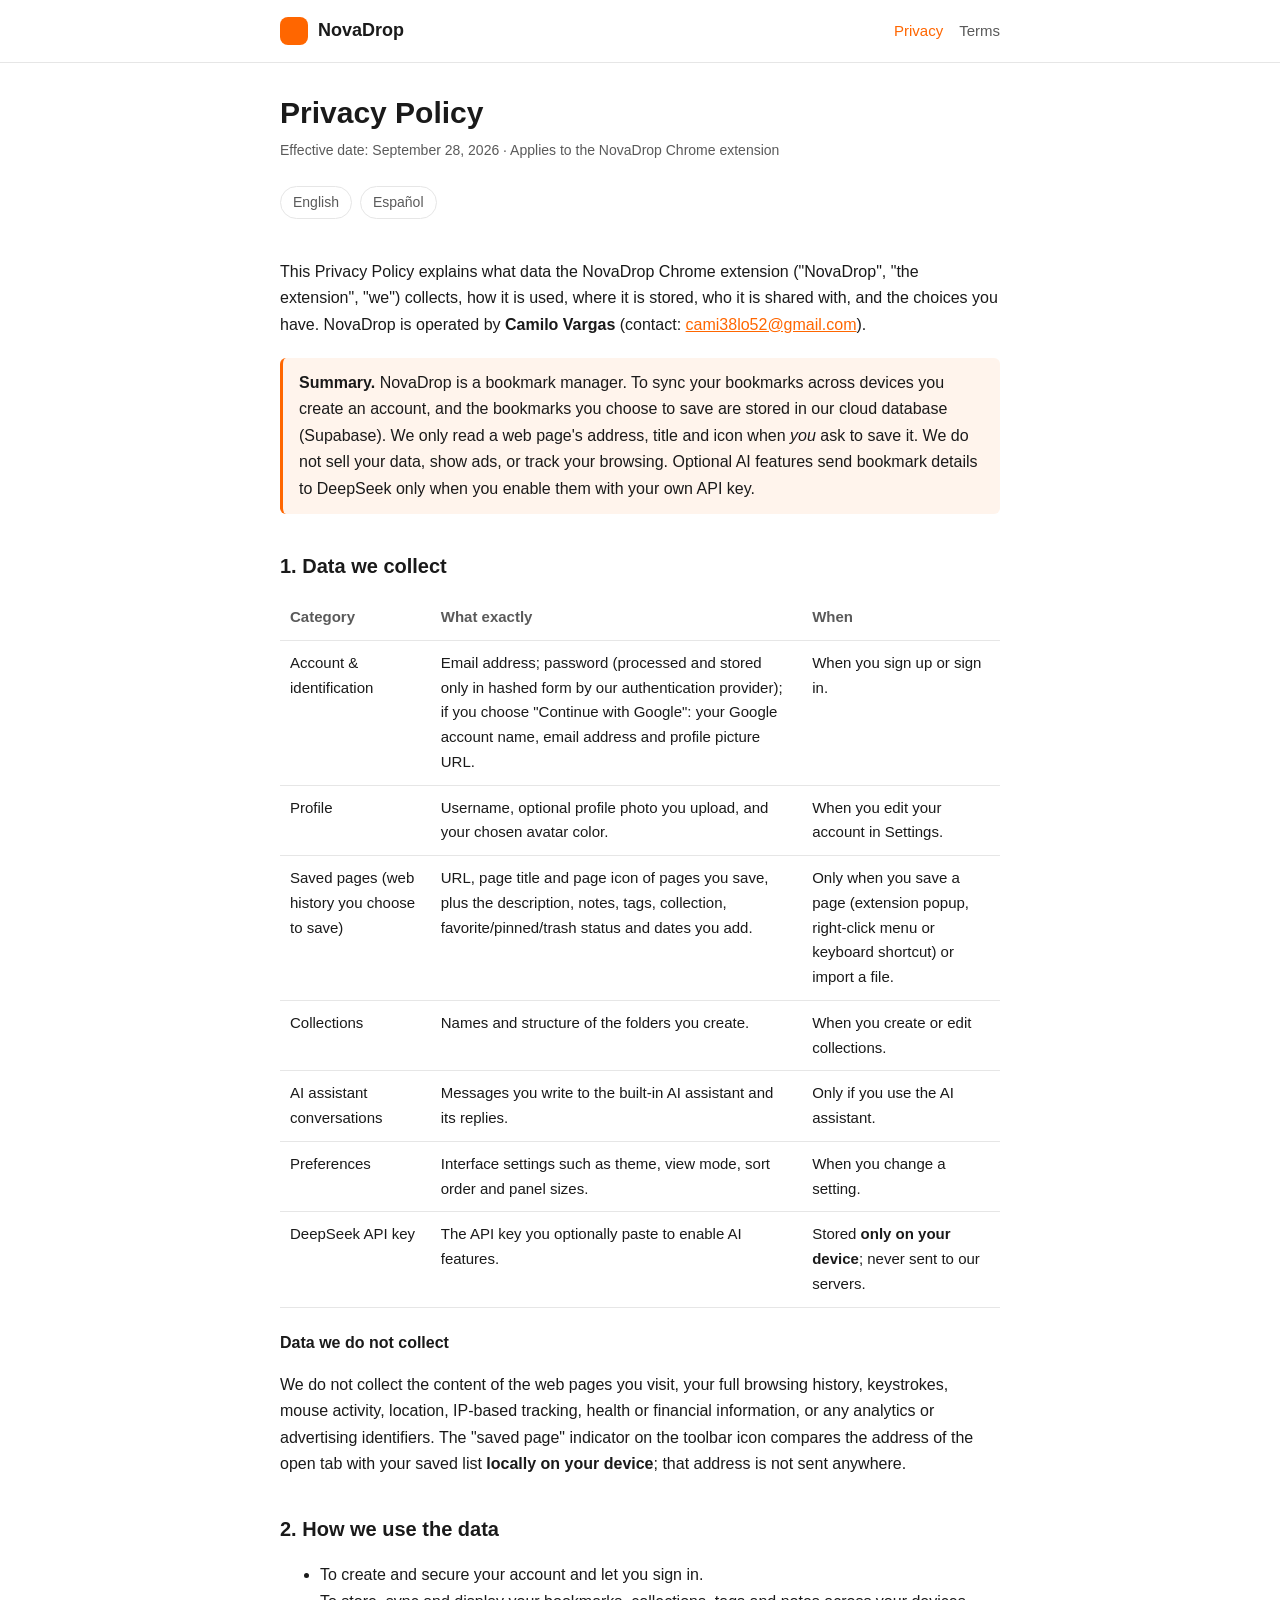
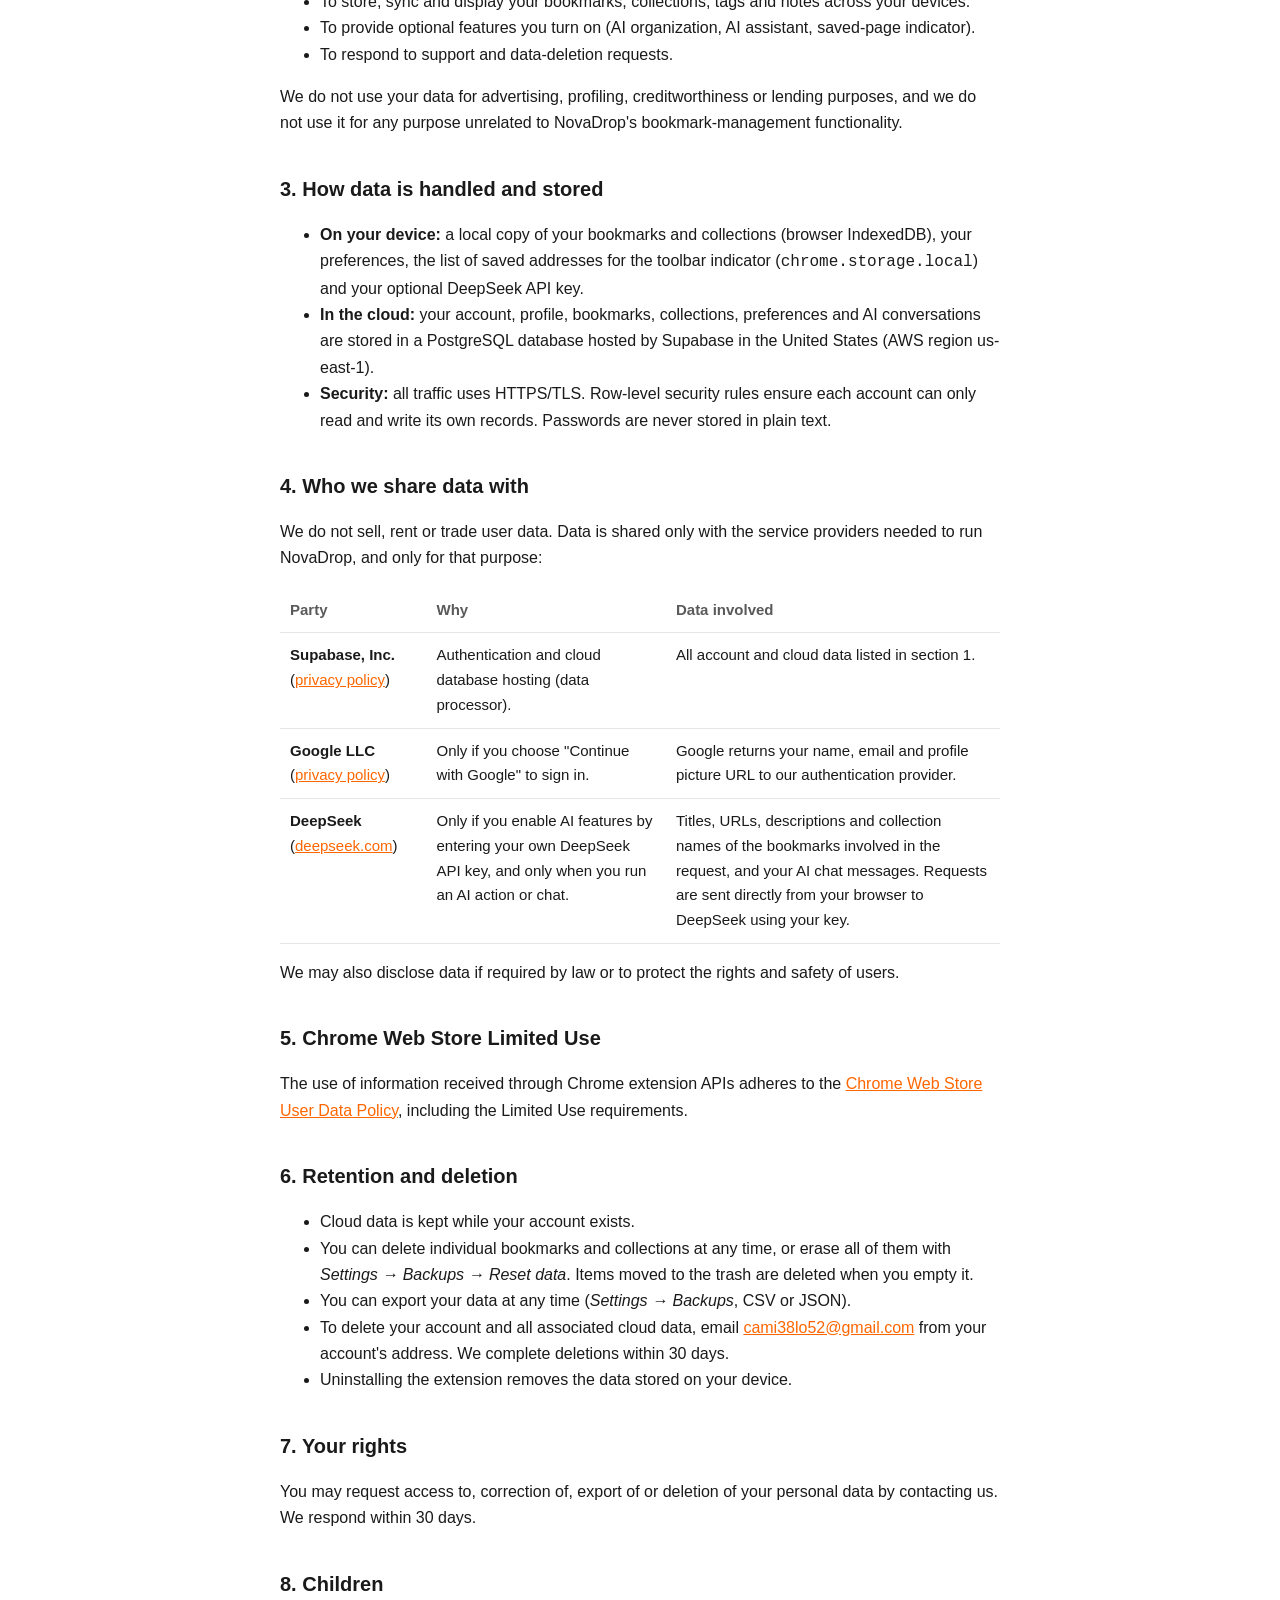
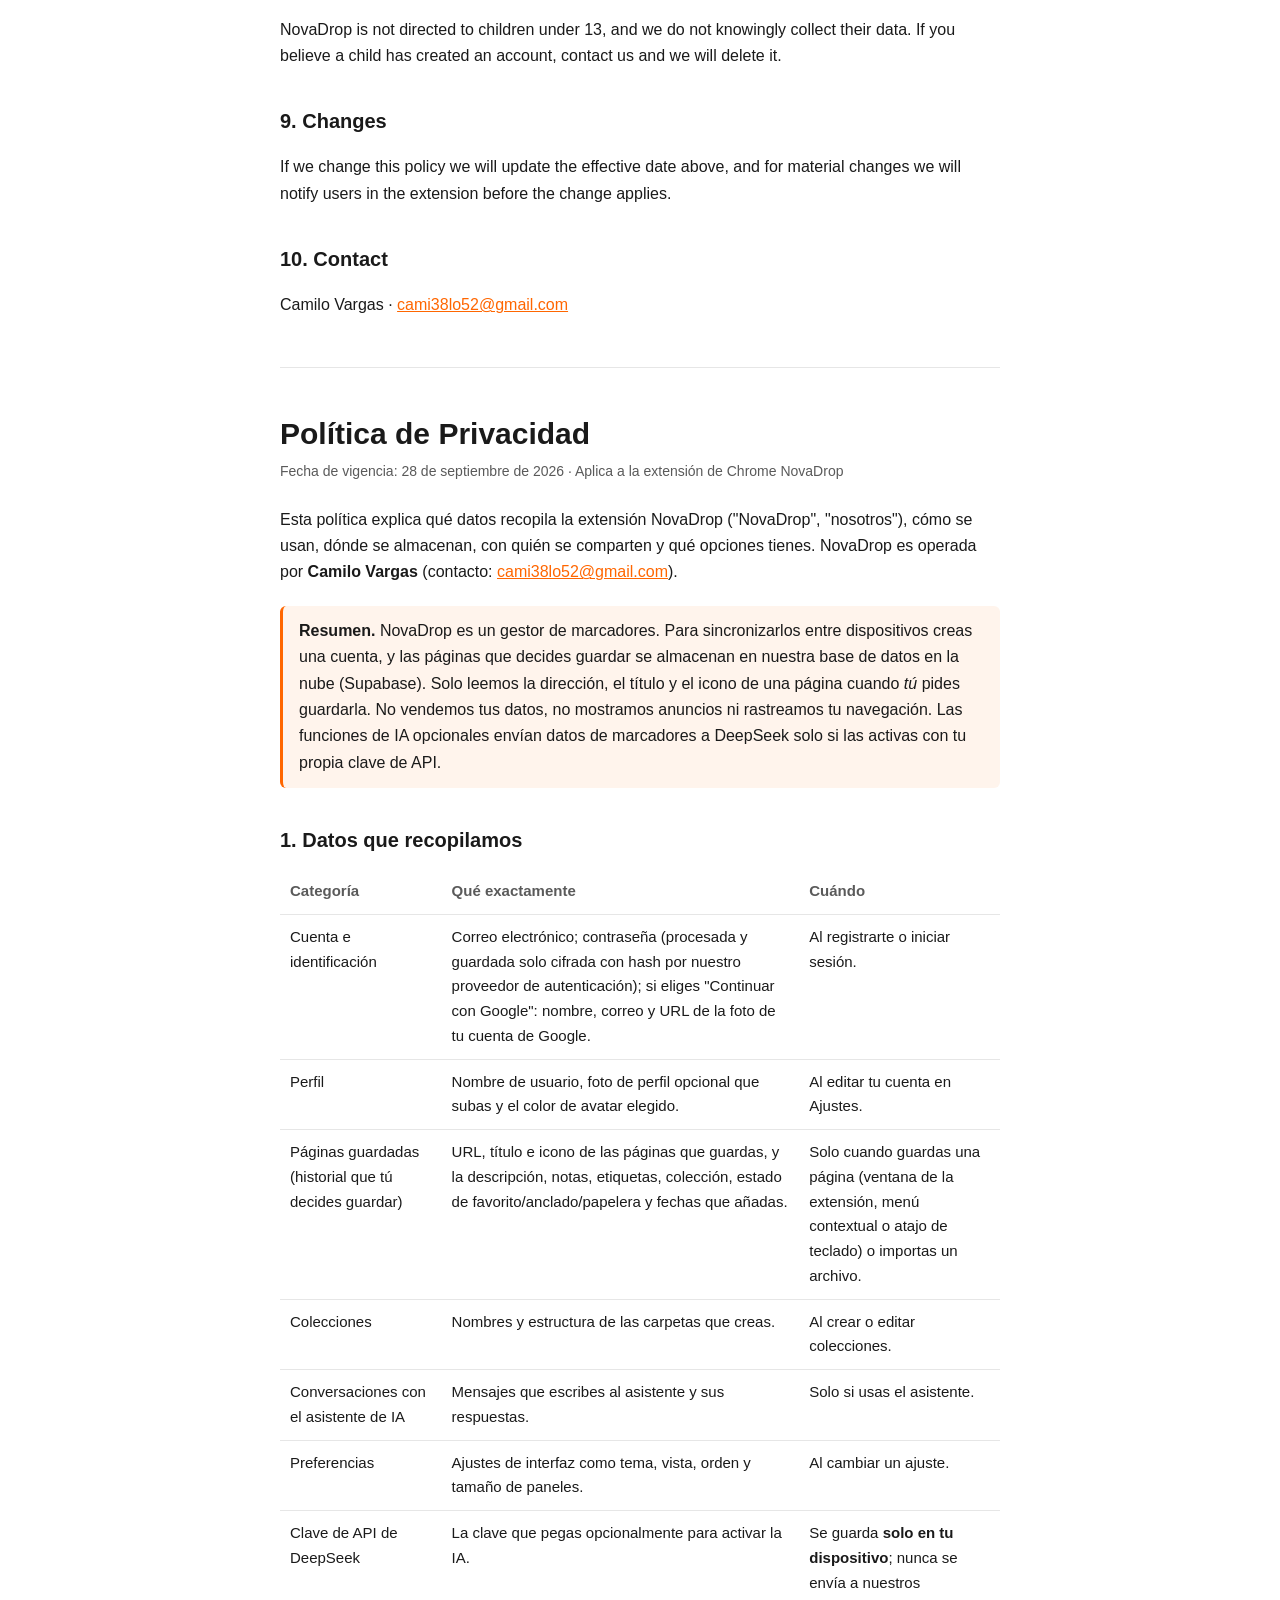
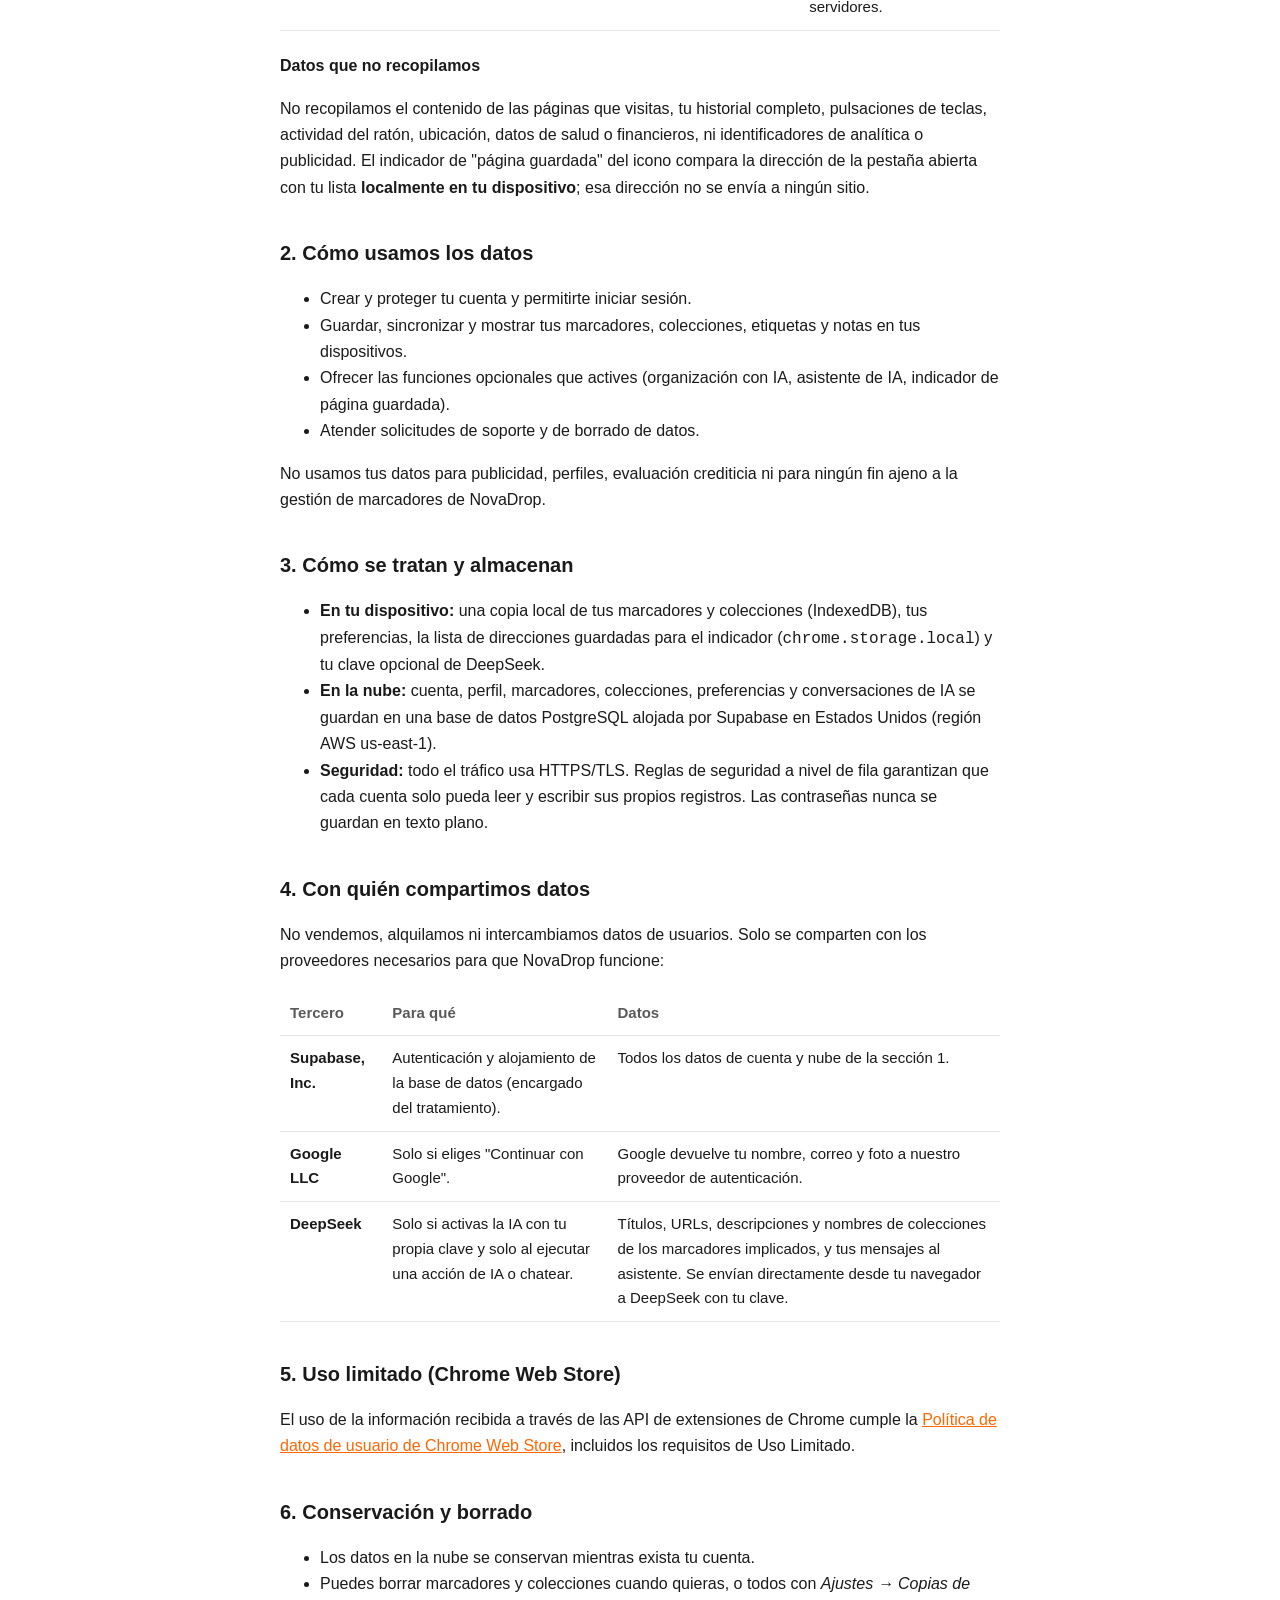
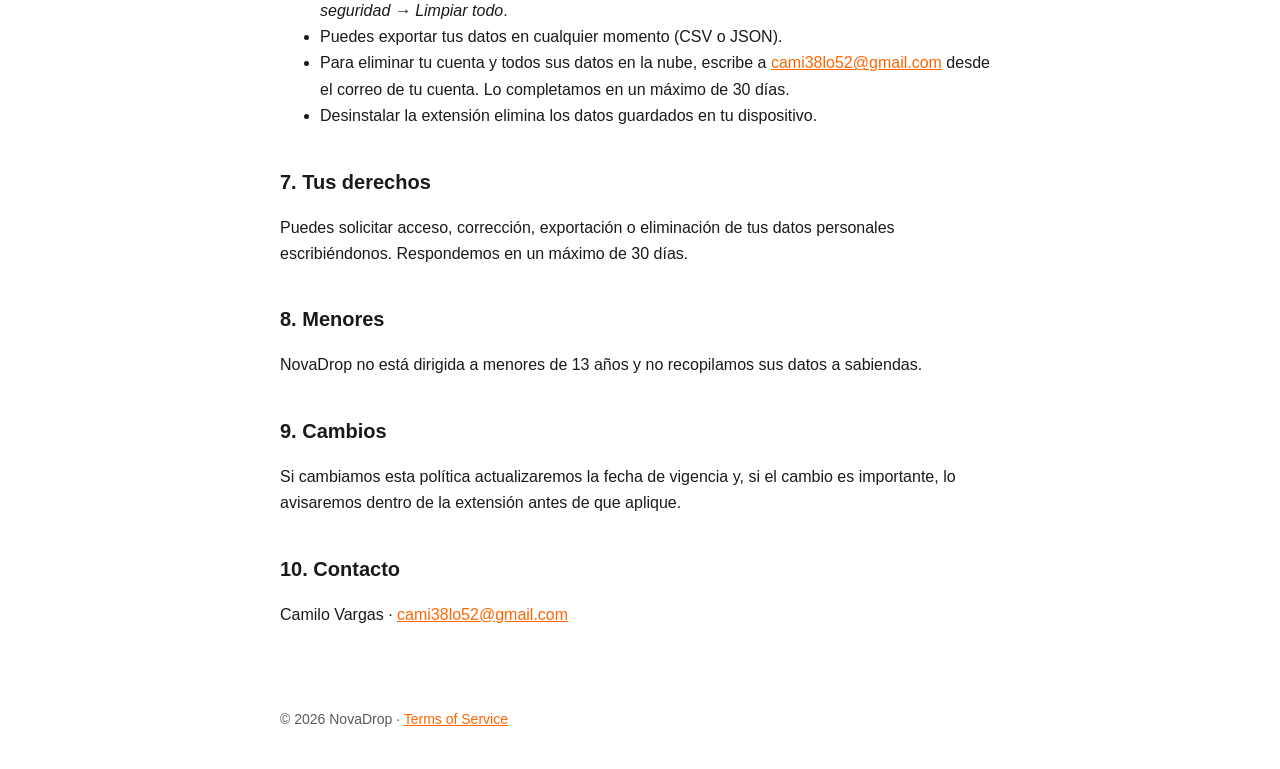
==== privacy.html @ 960d686a "Privacy policy and terms of service for NovaDrop Co-Authored-By: Claude Opus 5.5 <noreply@anthropic." ====
<!doctype html>
<html lang="en">
<head>
<meta charset="utf-8">
<meta name="viewport" content="width=device-width, initial-scale=1">
<title>Privacy Policy · NovaDrop</title>
<meta name="description" content="How the NovaDrop Chrome extension collects, uses, stores and shares user data.">
<link rel="stylesheet" href="style.css">
</head>
<body>
<header>
  <div class="bar">
    <a class="brand" href="./"><span class="dot"></span>NovaDrop</a>
    <nav><a href="privacy" aria-current="page">Privacy</a><a href="terms">Terms</a></nav>
  </div>
</header>
<main>
  <h1>Privacy Policy</h1>
  <p class="meta">Effective date: September 28, 2026 · Applies to the NovaDrop Chrome extension</p>
  <div class="lang"><a href="#en">English</a><a href="#es">Español</a></div>

  <section id="en">
  <p>This Privacy Policy explains what data the NovaDrop Chrome extension ("NovaDrop", "the extension", "we") collects, how it is used, where it is stored, who it is shared with, and the choices you have. NovaDrop is operated by <strong>Camilo Vargas</strong> (contact: <a href="mailto:cami38lo52@gmail.com">cami38lo52@gmail.com</a>).</p>

  <div class="note"><strong>Summary.</strong> NovaDrop is a bookmark manager. To sync your bookmarks across devices you create an account, and the bookmarks you choose to save are stored in our cloud database (Supabase). We only read a web page's address, title and icon when <em>you</em> ask to save it. We do not sell your data, show ads, or track your browsing. Optional AI features send bookmark details to DeepSeek only when you enable them with your own API key.</div>

  <h2>1. Data we collect</h2>
  <table>
    <tr><th>Category</th><th>What exactly</th><th>When</th></tr>
    <tr><td>Account &amp; identification</td><td>Email address; password (processed and stored only in hashed form by our authentication provider); if you choose "Continue with Google": your Google account name, email address and profile picture URL.</td><td>When you sign up or sign in.</td></tr>
    <tr><td>Profile</td><td>Username, optional profile photo you upload, and your chosen avatar color.</td><td>When you edit your account in Settings.</td></tr>
    <tr><td>Saved pages (web history you choose to save)</td><td>URL, page title and page icon of pages you save, plus the description, notes, tags, collection, favorite/pinned/trash status and dates you add.</td><td>Only when you save a page (extension popup, right-click menu or keyboard shortcut) or import a file.</td></tr>
    <tr><td>Collections</td><td>Names and structure of the folders you create.</td><td>When you create or edit collections.</td></tr>
    <tr><td>AI assistant conversations</td><td>Messages you write to the built-in AI assistant and its replies.</td><td>Only if you use the AI assistant.</td></tr>
    <tr><td>Preferences</td><td>Interface settings such as theme, view mode, sort order and panel sizes.</td><td>When you change a setting.</td></tr>
    <tr><td>DeepSeek API key</td><td>The API key you optionally paste to enable AI features.</td><td>Stored <strong>only on your device</strong>; never sent to our servers.</td></tr>
  </table>

  <h3>Data we do not collect</h3>
  <p>We do not collect the content of the web pages you visit, your full browsing history, keystrokes, mouse activity, location, IP-based tracking, health or financial information, or any analytics or advertising identifiers. The "saved page" indicator on the toolbar icon compares the address of the open tab with your saved list <strong>locally on your device</strong>; that address is not sent anywhere.</p>

  <h2>2. How we use the data</h2>
  <ul>
    <li>To create and secure your account and let you sign in.</li>
    <li>To store, sync and display your bookmarks, collections, tags and notes across your devices.</li>
    <li>To provide optional features you turn on (AI organization, AI assistant, saved-page indicator).</li>
    <li>To respond to support and data-deletion requests.</li>
  </ul>
  <p>We do not use your data for advertising, profiling, creditworthiness or lending purposes, and we do not use it for any purpose unrelated to NovaDrop's bookmark-management functionality.</p>

  <h2>3. How data is handled and stored</h2>
  <ul>
    <li><strong>On your device:</strong> a local copy of your bookmarks and collections (browser IndexedDB), your preferences, the list of saved addresses for the toolbar indicator (<code>chrome.storage.local</code>) and your optional DeepSeek API key.</li>
    <li><strong>In the cloud:</strong> your account, profile, bookmarks, collections, preferences and AI conversations are stored in a PostgreSQL database hosted by Supabase in the United States (AWS region us-east-1).</li>
    <li><strong>Security:</strong> all traffic uses HTTPS/TLS. Row-level security rules ensure each account can only read and write its own records. Passwords are never stored in plain text.</li>
  </ul>

  <h2>4. Who we share data with</h2>
  <p>We do not sell, rent or trade user data. Data is shared only with the service providers needed to run NovaDrop, and only for that purpose:</p>
  <table>
    <tr><th>Party</th><th>Why</th><th>Data involved</th></tr>
    <tr><td><strong>Supabase, Inc.</strong> (<a href="https://supabase.com/privacy">privacy policy</a>)</td><td>Authentication and cloud database hosting (data processor).</td><td>All account and cloud data listed in section 1.</td></tr>
    <tr><td><strong>Google LLC</strong> (<a href="https://policies.google.com/privacy">privacy policy</a>)</td><td>Only if you choose "Continue with Google" to sign in.</td><td>Google returns your name, email and profile picture URL to our authentication provider.</td></tr>
    <tr><td><strong>DeepSeek</strong> (<a href="https://www.deepseek.com/">deepseek.com</a>)</td><td>Only if you enable AI features by entering your own DeepSeek API key, and only when you run an AI action or chat.</td><td>Titles, URLs, descriptions and collection names of the bookmarks involved in the request, and your AI chat messages. Requests are sent directly from your browser to DeepSeek using your key.</td></tr>
  </table>
  <p>We may also disclose data if required by law or to protect the rights and safety of users.</p>

  <h2>5. Chrome Web Store Limited Use</h2>
  <p>The use of information received through Chrome extension APIs adheres to the <a href="https://developer.chrome.com/docs/webstore/program-policies/user-data-faq">Chrome Web Store User Data Policy</a>, including the Limited Use requirements.</p>

  <h2>6. Retention and deletion</h2>
  <ul>
    <li>Cloud data is kept while your account exists.</li>
    <li>You can delete individual bookmarks and collections at any time, or erase all of them with <em>Settings → Backups → Reset data</em>. Items moved to the trash are deleted when you empty it.</li>
    <li>You can export your data at any time (<em>Settings → Backups</em>, CSV or JSON).</li>
    <li>To delete your account and all associated cloud data, email <a href="mailto:cami38lo52@gmail.com">cami38lo52@gmail.com</a> from your account's address. We complete deletions within 30 days.</li>
    <li>Uninstalling the extension removes the data stored on your device.</li>
  </ul>

  <h2>7. Your rights</h2>
  <p>You may request access to, correction of, export of or deletion of your personal data by contacting us. We respond within 30 days.</p>

  <h2>8. Children</h2>
  <p>NovaDrop is not directed to children under 13, and we do not knowingly collect their data. If you believe a child has created an account, contact us and we will delete it.</p>

  <h2>9. Changes</h2>
  <p>If we change this policy we will update the effective date above, and for material changes we will notify users in the extension before the change applies.</p>

  <h2>10. Contact</h2>
  <p>Camilo Vargas · <a href="mailto:cami38lo52@gmail.com">cami38lo52@gmail.com</a></p>
  </section>

  <hr>

  <section id="es" lang="es">
  <h1>Política de Privacidad</h1>
  <p class="meta">Fecha de vigencia: 28 de septiembre de 2026 · Aplica a la extensión de Chrome NovaDrop</p>
  <p>Esta política explica qué datos recopila la extensión NovaDrop ("NovaDrop", "nosotros"), cómo se usan, dónde se almacenan, con quién se comparten y qué opciones tienes. NovaDrop es operada por <strong>Camilo Vargas</strong> (contacto: <a href="mailto:cami38lo52@gmail.com">cami38lo52@gmail.com</a>).</p>

  <div class="note"><strong>Resumen.</strong> NovaDrop es un gestor de marcadores. Para sincronizarlos entre dispositivos creas una cuenta, y las páginas que decides guardar se almacenan en nuestra base de datos en la nube (Supabase). Solo leemos la dirección, el título y el icono de una página cuando <em>tú</em> pides guardarla. No vendemos tus datos, no mostramos anuncios ni rastreamos tu navegación. Las funciones de IA opcionales envían datos de marcadores a DeepSeek solo si las activas con tu propia clave de API.</div>

  <h2>1. Datos que recopilamos</h2>
  <table>
    <tr><th>Categoría</th><th>Qué exactamente</th><th>Cuándo</th></tr>
    <tr><td>Cuenta e identificación</td><td>Correo electrónico; contraseña (procesada y guardada solo cifrada con hash por nuestro proveedor de autenticación); si eliges "Continuar con Google": nombre, correo y URL de la foto de tu cuenta de Google.</td><td>Al registrarte o iniciar sesión.</td></tr>
    <tr><td>Perfil</td><td>Nombre de usuario, foto de perfil opcional que subas y el color de avatar elegido.</td><td>Al editar tu cuenta en Ajustes.</td></tr>
    <tr><td>Páginas guardadas (historial que tú decides guardar)</td><td>URL, título e icono de las páginas que guardas, y la descripción, notas, etiquetas, colección, estado de favorito/anclado/papelera y fechas que añadas.</td><td>Solo cuando guardas una página (ventana de la extensión, menú contextual o atajo de teclado) o importas un archivo.</td></tr>
    <tr><td>Colecciones</td><td>Nombres y estructura de las carpetas que creas.</td><td>Al crear o editar colecciones.</td></tr>
    <tr><td>Conversaciones con el asistente de IA</td><td>Mensajes que escribes al asistente y sus respuestas.</td><td>Solo si usas el asistente.</td></tr>
    <tr><td>Preferencias</td><td>Ajustes de interfaz como tema, vista, orden y tamaño de paneles.</td><td>Al cambiar un ajuste.</td></tr>
    <tr><td>Clave de API de DeepSeek</td><td>La clave que pegas opcionalmente para activar la IA.</td><td>Se guarda <strong>solo en tu dispositivo</strong>; nunca se envía a nuestros servidores.</td></tr>
  </table>
  <h3>Datos que no recopilamos</h3>
  <p>No recopilamos el contenido de las páginas que visitas, tu historial completo, pulsaciones de teclas, actividad del ratón, ubicación, datos de salud o financieros, ni identificadores de analítica o publicidad. El indicador de "página guardada" del icono compara la dirección de la pestaña abierta con tu lista <strong>localmente en tu dispositivo</strong>; esa dirección no se envía a ningún sitio.</p>

  <h2>2. Cómo usamos los datos</h2>
  <ul>
    <li>Crear y proteger tu cuenta y permitirte iniciar sesión.</li>
    <li>Guardar, sincronizar y mostrar tus marcadores, colecciones, etiquetas y notas en tus dispositivos.</li>
    <li>Ofrecer las funciones opcionales que actives (organización con IA, asistente de IA, indicador de página guardada).</li>
    <li>Atender solicitudes de soporte y de borrado de datos.</li>
  </ul>
  <p>No usamos tus datos para publicidad, perfiles, evaluación crediticia ni para ningún fin ajeno a la gestión de marcadores de NovaDrop.</p>

  <h2>3. Cómo se tratan y almacenan</h2>
  <ul>
    <li><strong>En tu dispositivo:</strong> una copia local de tus marcadores y colecciones (IndexedDB), tus preferencias, la lista de direcciones guardadas para el indicador (<code>chrome.storage.local</code>) y tu clave opcional de DeepSeek.</li>
    <li><strong>En la nube:</strong> cuenta, perfil, marcadores, colecciones, preferencias y conversaciones de IA se guardan en una base de datos PostgreSQL alojada por Supabase en Estados Unidos (región AWS us-east-1).</li>
    <li><strong>Seguridad:</strong> todo el tráfico usa HTTPS/TLS. Reglas de seguridad a nivel de fila garantizan que cada cuenta solo pueda leer y escribir sus propios registros. Las contraseñas nunca se guardan en texto plano.</li>
  </ul>

  <h2>4. Con quién compartimos datos</h2>
  <p>No vendemos, alquilamos ni intercambiamos datos de usuarios. Solo se comparten con los proveedores necesarios para que NovaDrop funcione:</p>
  <table>
    <tr><th>Tercero</th><th>Para qué</th><th>Datos</th></tr>
    <tr><td><strong>Supabase, Inc.</strong></td><td>Autenticación y alojamiento de la base de datos (encargado del tratamiento).</td><td>Todos los datos de cuenta y nube de la sección 1.</td></tr>
    <tr><td><strong>Google LLC</strong></td><td>Solo si eliges "Continuar con Google".</td><td>Google devuelve tu nombre, correo y foto a nuestro proveedor de autenticación.</td></tr>
    <tr><td><strong>DeepSeek</strong></td><td>Solo si activas la IA con tu propia clave y solo al ejecutar una acción de IA o chatear.</td><td>Títulos, URLs, descripciones y nombres de colecciones de los marcadores implicados, y tus mensajes al asistente. Se envían directamente desde tu navegador a DeepSeek con tu clave.</td></tr>
  </table>

  <h2>5. Uso limitado (Chrome Web Store)</h2>
  <p>El uso de la información recibida a través de las API de extensiones de Chrome cumple la <a href="https://developer.chrome.com/docs/webstore/program-policies/user-data-faq">Política de datos de usuario de Chrome Web Store</a>, incluidos los requisitos de Uso Limitado.</p>

  <h2>6. Conservación y borrado</h2>
  <ul>
    <li>Los datos en la nube se conservan mientras exista tu cuenta.</li>
    <li>Puedes borrar marcadores y colecciones cuando quieras, o todos con <em>Ajustes → Copias de seguridad → Limpiar todo</em>.</li>
    <li>Puedes exportar tus datos en cualquier momento (CSV o JSON).</li>
    <li>Para eliminar tu cuenta y todos sus datos en la nube, escribe a <a href="mailto:cami38lo52@gmail.com">cami38lo52@gmail.com</a> desde el correo de tu cuenta. Lo completamos en un máximo de 30 días.</li>
    <li>Desinstalar la extensión elimina los datos guardados en tu dispositivo.</li>
  </ul>

  <h2>7. Tus derechos</h2>
  <p>Puedes solicitar acceso, corrección, exportación o eliminación de tus datos personales escribiéndonos. Respondemos en un máximo de 30 días.</p>

  <h2>8. Menores</h2>
  <p>NovaDrop no está dirigida a menores de 13 años y no recopilamos sus datos a sabiendas.</p>

  <h2>9. Cambios</h2>
  <p>Si cambiamos esta política actualizaremos la fecha de vigencia y, si el cambio es importante, lo avisaremos dentro de la extensión antes de que aplique.</p>

  <h2>10. Contacto</h2>
  <p>Camilo Vargas · <a href="mailto:cami38lo52@gmail.com">cami38lo52@gmail.com</a></p>
  </section>
</main>
<footer>© 2026 NovaDrop · <a href="terms">Terms of Service</a></footer>
</body>
</html>
---- style.css ----
:root { --bg:#ffffff; --text:#1a1a1a; --muted:#5a5a5a; --border:#e6e6e6; --accent:#FF6600; --soft:#fff4ec; }
@media (prefers-color-scheme: dark) { :root { --bg:#161616; --text:#f2f2f2; --muted:#a8a8a8; --border:#2c2c2c; --soft:#2a1a0e; } }
* { box-sizing: border-box; }
body { margin:0; background:var(--bg); color:var(--text); font:16px/1.65 -apple-system,BlinkMacSystemFont,"Segoe UI",Roboto,Helvetica,Arial,sans-serif; }
header { border-bottom:1px solid var(--border); }
.bar { max-width:760px; margin:0 auto; padding:16px 20px; display:flex; align-items:center; gap:12px; justify-content:space-between; flex-wrap:wrap; }
.brand { display:flex; align-items:center; gap:10px; font-weight:700; font-size:18px; color:var(--text); text-decoration:none; }
.brand span.dot { width:28px; height:28px; border-radius:8px; background:var(--accent); display:inline-block; }
nav a { color:var(--muted); text-decoration:none; margin-left:16px; font-size:15px; }
nav a:hover, nav a[aria-current] { color:var(--accent); }
main { max-width:760px; margin:0 auto; padding:32px 20px 64px; }
h1 { font-size:30px; line-height:1.2; margin:0 0 8px; }
h2 { font-size:20px; margin:36px 0 10px; }
h3 { font-size:16px; margin:22px 0 6px; }
p, li { color:var(--text); }
.meta { color:var(--muted); margin:0 0 24px; font-size:14px; }
.note { background:var(--soft); border-left:3px solid var(--accent); padding:12px 16px; border-radius:6px; margin:20px 0; }
.lang { display:inline-flex; gap:8px; margin:0 0 24px; }
.lang a { border:1px solid var(--border); border-radius:999px; padding:4px 12px; font-size:14px; color:var(--muted); text-decoration:none; }
.lang a:hover { border-color:var(--accent); color:var(--accent); }
table { width:100%; border-collapse:collapse; margin:12px 0; font-size:15px; }
th, td { text-align:left; vertical-align:top; padding:10px; border-bottom:1px solid var(--border); }
th { color:var(--muted); font-weight:600; }
a { color:var(--accent); }
hr { border:0; border-top:1px solid var(--border); margin:48px 0; }
footer { max-width:760px; margin:0 auto; padding:0 20px 40px; color:var(--muted); font-size:14px; }
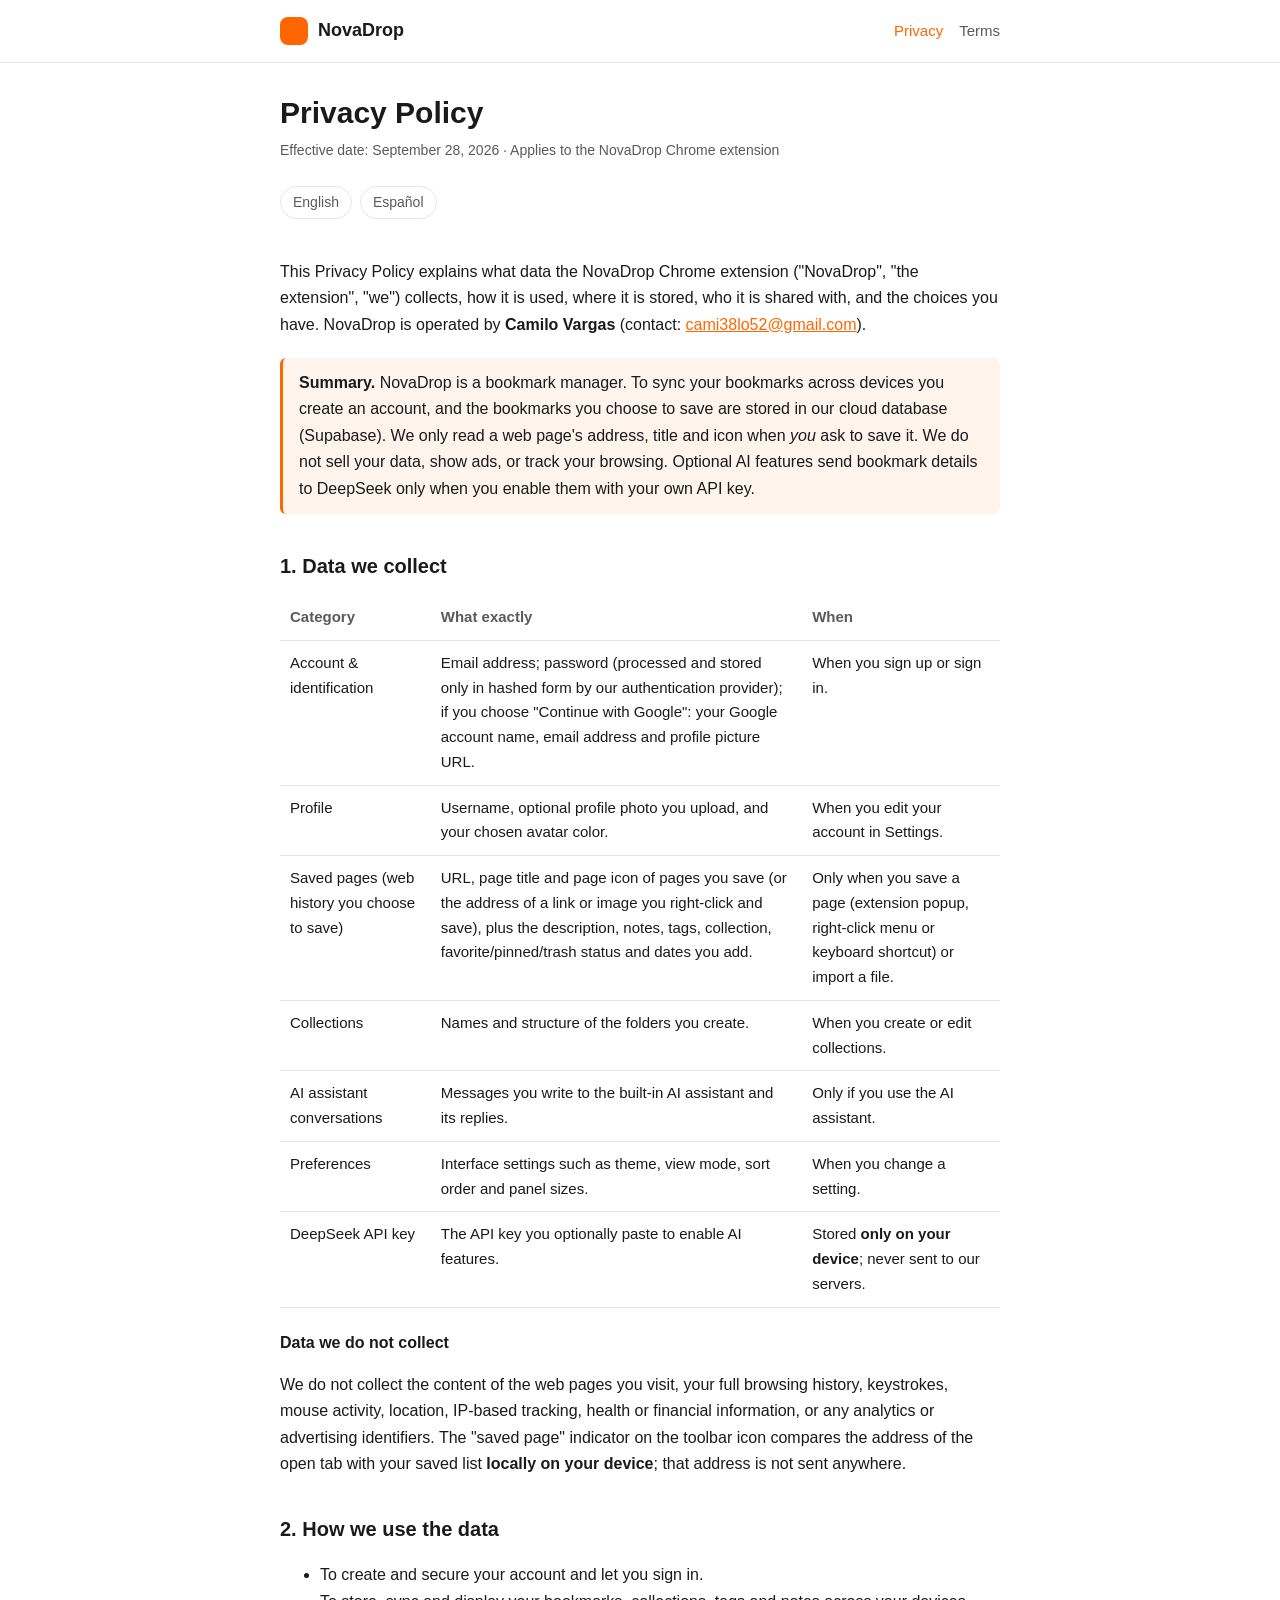
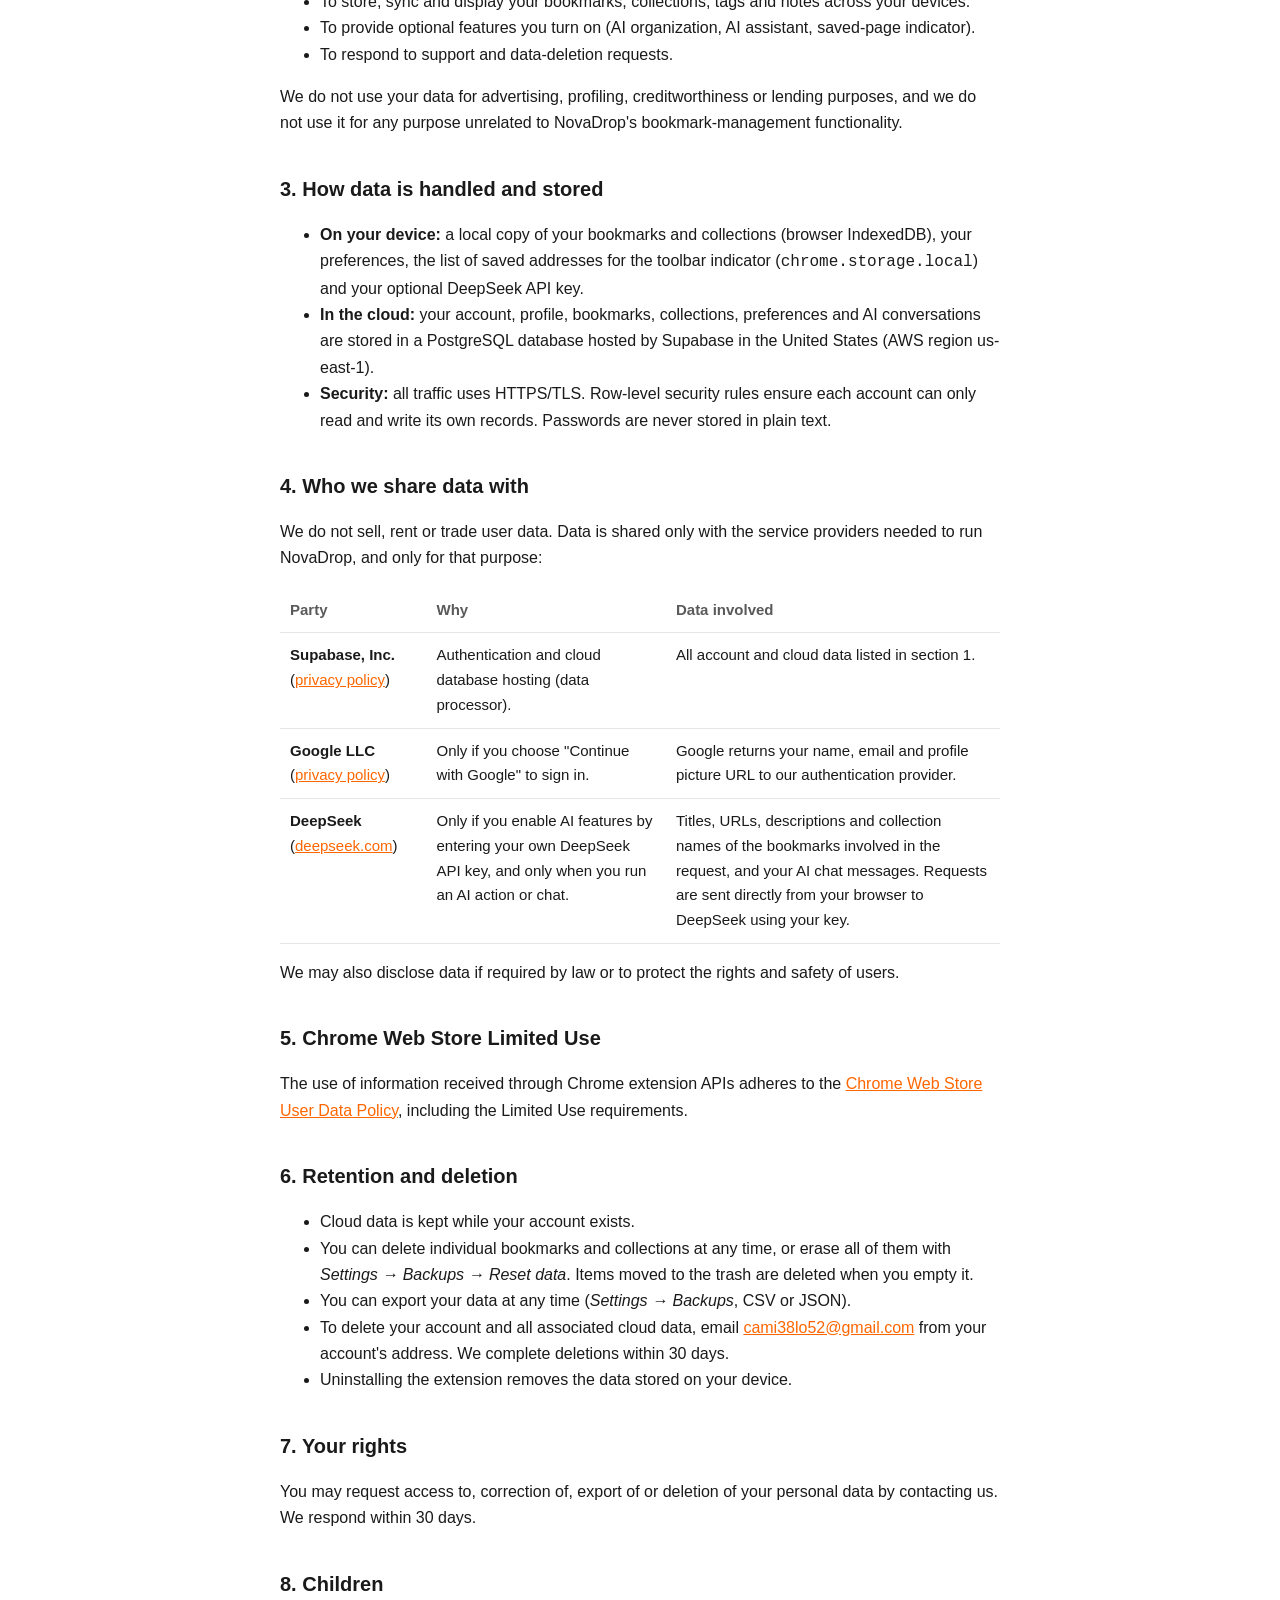
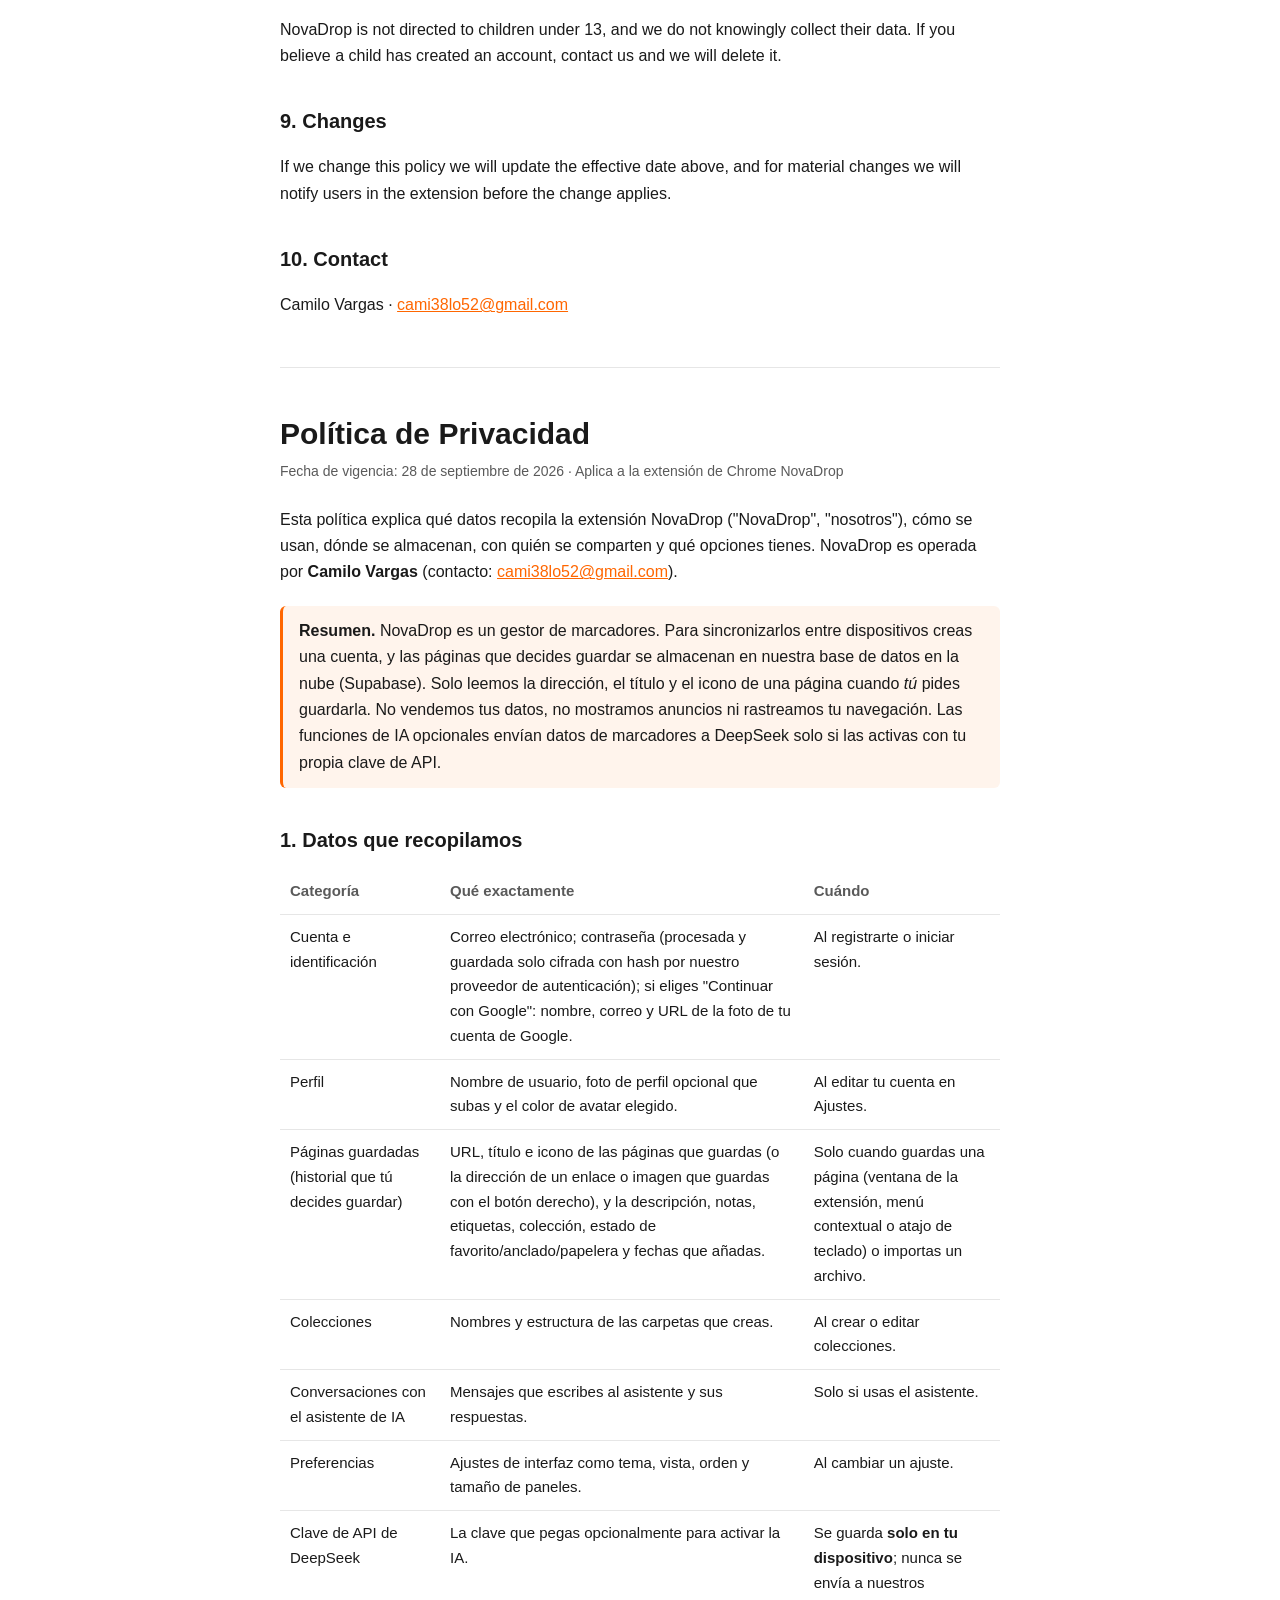
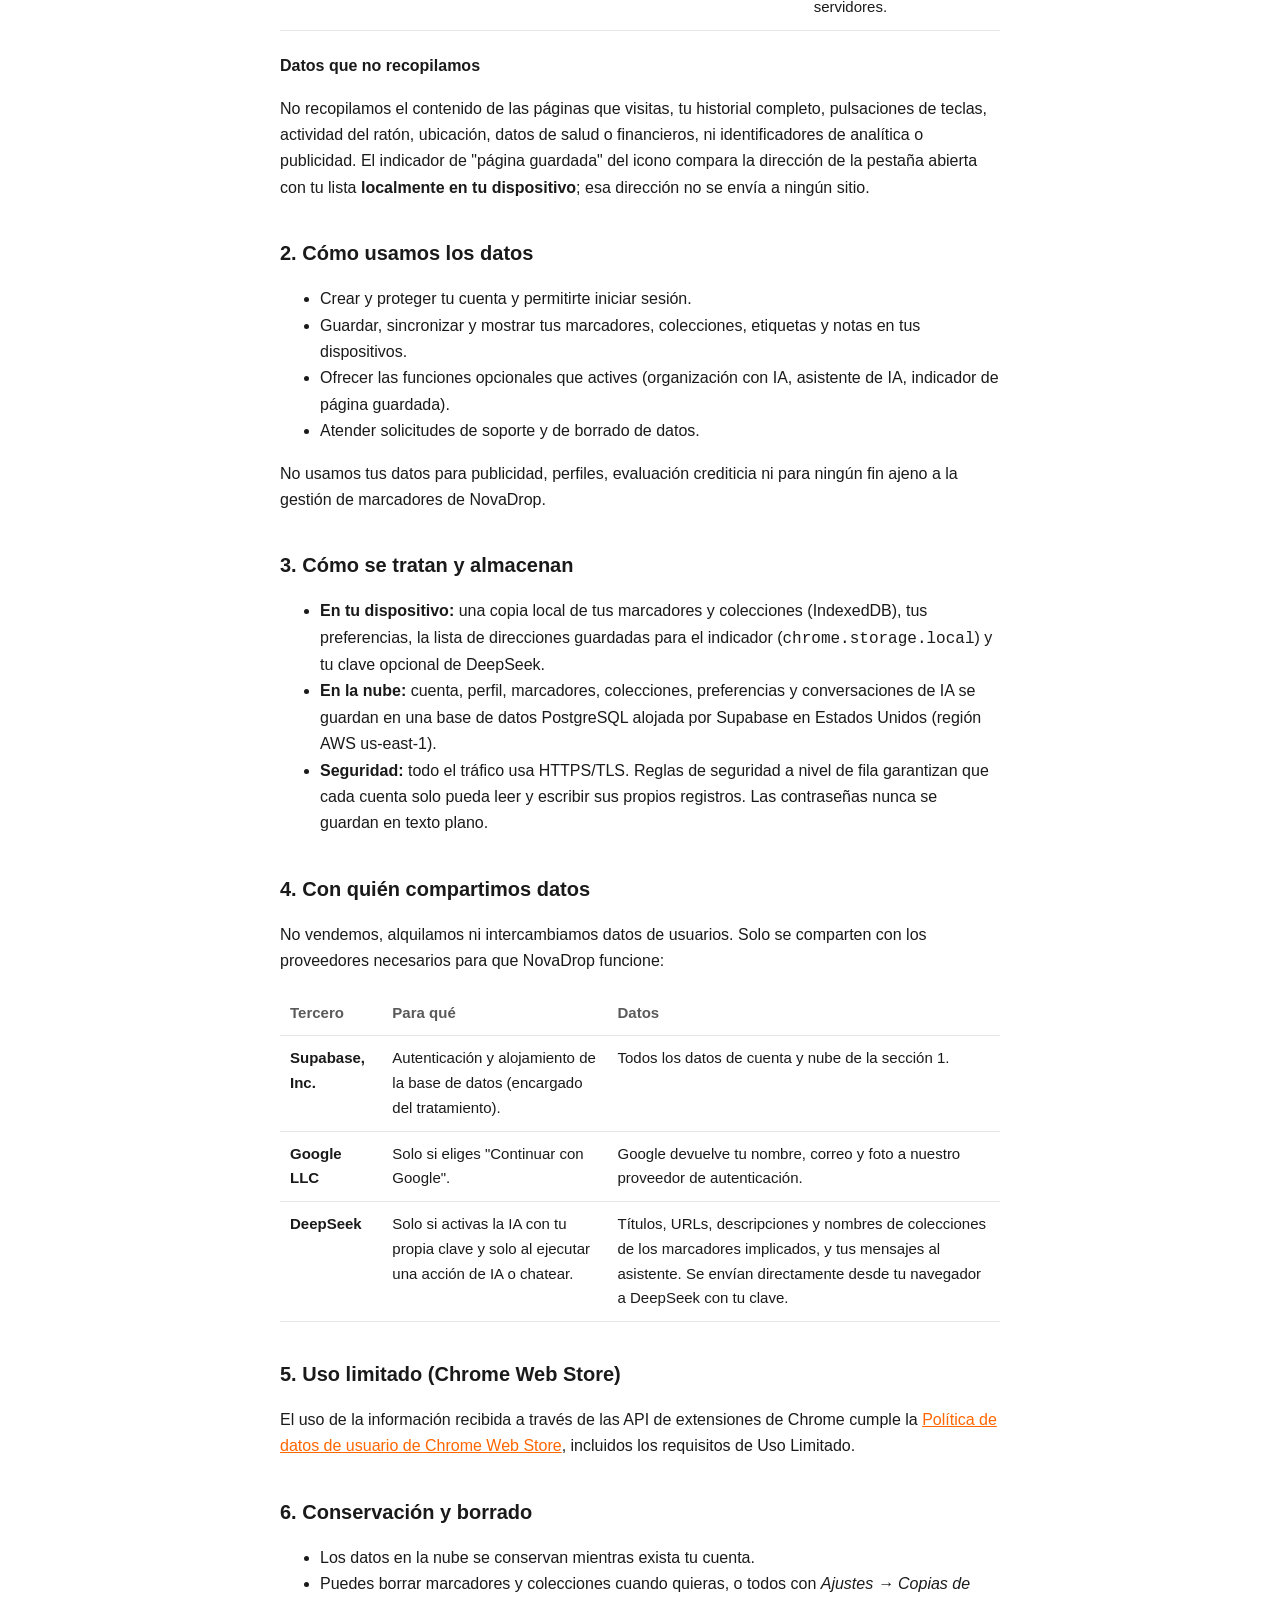
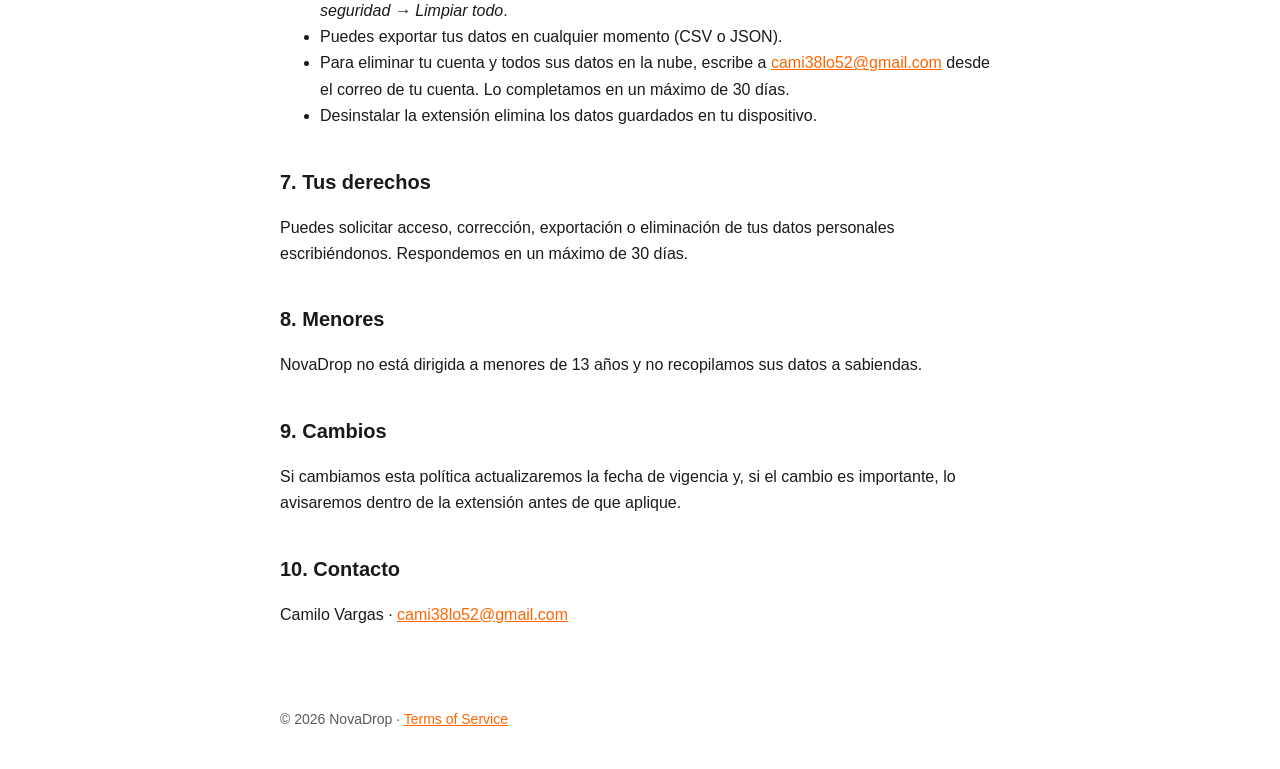
==== commit c2a68028: "Disclose link and image URLs saved from the context menu Co-Authored-By: Claude Opus 5.5 <noreply@an" ====
--- a/privacy.html
+++ b/privacy.html
@@ -29,7 +29,7 @@
     <tr><th>Category</th><th>What exactly</th><th>When</th></tr>
     <tr><td>Account &amp; identification</td><td>Email address; password (processed and stored only in hashed form by our authentication provider); if you choose "Continue with Google": your Google account name, email address and profile picture URL.</td><td>When you sign up or sign in.</td></tr>
     <tr><td>Profile</td><td>Username, optional profile photo you upload, and your chosen avatar color.</td><td>When you edit your account in Settings.</td></tr>
-    <tr><td>Saved pages (web history you choose to save)</td><td>URL, page title and page icon of pages you save, plus the description, notes, tags, collection, favorite/pinned/trash status and dates you add.</td><td>Only when you save a page (extension popup, right-click menu or keyboard shortcut) or import a file.</td></tr>
+    <tr><td>Saved pages (web history you choose to save)</td><td>URL, page title and page icon of pages you save (or the address of a link or image you right-click and save), plus the description, notes, tags, collection, favorite/pinned/trash status and dates you add.</td><td>Only when you save a page (extension popup, right-click menu or keyboard shortcut) or import a file.</td></tr>
     <tr><td>Collections</td><td>Names and structure of the folders you create.</td><td>When you create or edit collections.</td></tr>
     <tr><td>AI assistant conversations</td><td>Messages you write to the built-in AI assistant and its replies.</td><td>Only if you use the AI assistant.</td></tr>
     <tr><td>Preferences</td><td>Interface settings such as theme, view mode, sort order and panel sizes.</td><td>When you change a setting.</td></tr>
@@ -104,7 +104,7 @@
     <tr><th>Categoría</th><th>Qué exactamente</th><th>Cuándo</th></tr>
     <tr><td>Cuenta e identificación</td><td>Correo electrónico; contraseña (procesada y guardada solo cifrada con hash por nuestro proveedor de autenticación); si eliges "Continuar con Google": nombre, correo y URL de la foto de tu cuenta de Google.</td><td>Al registrarte o iniciar sesión.</td></tr>
     <tr><td>Perfil</td><td>Nombre de usuario, foto de perfil opcional que subas y el color de avatar elegido.</td><td>Al editar tu cuenta en Ajustes.</td></tr>
-    <tr><td>Páginas guardadas (historial que tú decides guardar)</td><td>URL, título e icono de las páginas que guardas, y la descripción, notas, etiquetas, colección, estado de favorito/anclado/papelera y fechas que añadas.</td><td>Solo cuando guardas una página (ventana de la extensión, menú contextual o atajo de teclado) o importas un archivo.</td></tr>
+    <tr><td>Páginas guardadas (historial que tú decides guardar)</td><td>URL, título e icono de las páginas que guardas (o la dirección de un enlace o imagen que guardas con el botón derecho), y la descripción, notas, etiquetas, colección, estado de favorito/anclado/papelera y fechas que añadas.</td><td>Solo cuando guardas una página (ventana de la extensión, menú contextual o atajo de teclado) o importas un archivo.</td></tr>
     <tr><td>Colecciones</td><td>Nombres y estructura de las carpetas que creas.</td><td>Al crear o editar colecciones.</td></tr>
     <tr><td>Conversaciones con el asistente de IA</td><td>Mensajes que escribes al asistente y sus respuestas.</td><td>Solo si usas el asistente.</td></tr>
     <tr><td>Preferencias</td><td>Ajustes de interfaz como tema, vista, orden y tamaño de paneles.</td><td>Al cambiar un ajuste.</td></tr>
